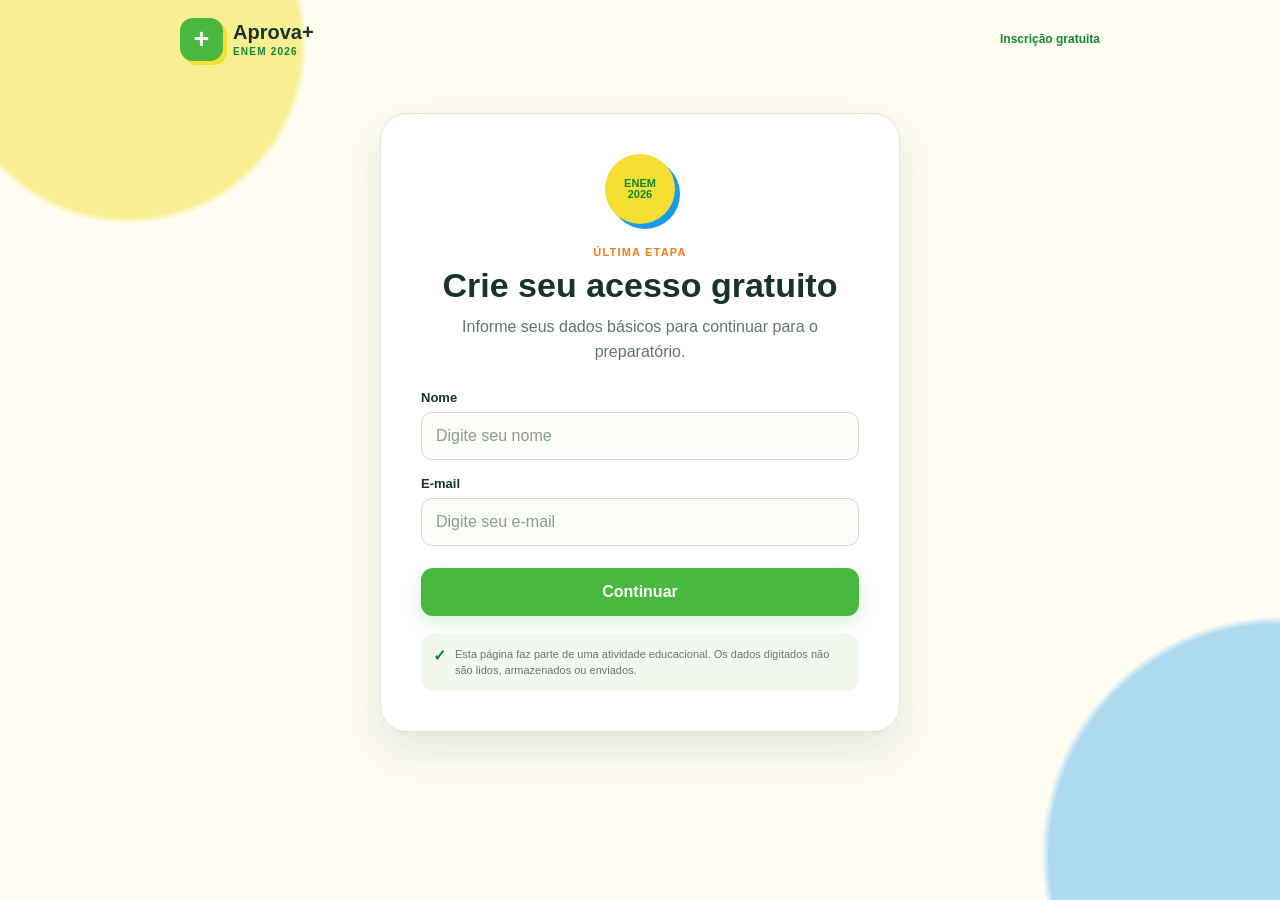
==== login.html @ 2ba7b363 "Primeiro commit de teste" ====
<!DOCTYPE html>
<html lang="pt-BR">
<head>
    <meta charset="UTF-8">
    <meta name="viewport" content="width=device-width, initial-scale=1.0">
    <title>Aprova+ ENEM — Inscrição</title>
    <link rel="stylesheet" href="style.css">
</head>

<body class="signup-page">

    <header class="site-header compact-header">
        <a class="brand" href="index.html" aria-label="Aprova+ ENEM">
            <span class="brand-mark">+</span>
            <span>
                <strong>Aprova+</strong>
                <small>ENEM 2026</small>
            </span>
        </a>

        <span class="secure-label">Inscrição gratuita</span>
    </header>

    <main class="signup-main">
        <section class="signup-card">
            <div class="signup-badge">ENEM<br>2026</div>

            <span class="eyebrow">ÚLTIMA ETAPA</span>
            <h1>Crie seu acesso gratuito</h1>
            <p class="signup-subtitle">
                Informe seus dados básicos para continuar para o preparatório.
            </p>

            <form id="signupForm">
                <label for="name">Nome</label>
                <input
                    id="name"
                    name="name"
                    type="text"
                    placeholder="Digite seu nome"
                    autocomplete="off"
                    required
                >

                <label for="email">E-mail</label>
                <input
                    id="email"
                    name="email"
                    type="email"
                    placeholder="Digite seu e-mail"
                    autocomplete="off"
                    required
                >

                <button class="main-cta full-button" type="submit">
                    Continuar
                </button>
            </form>

            <div class="privacy-note">
                <span>✓</span>
                <p>Esta página faz parte de uma atividade educacional. Os dados digitados não são lidos, armazenados ou enviados.</p>
            </div>
        </section>
    </main>

    <script>
        const form = document.getElementById("signupForm");

        form.addEventListener("submit", function(event) {
            event.preventDefault();

            /*
             * SIMULAÇÃO EDUCATIVA:
             * Os valores dos campos não são lidos, armazenados,
             * enviados para servidor ou usados para autenticação.
             */
            window.location.href = "resultado.html";
        });
    </script>
</body>
</html>
---- style.css ----
* {
    box-sizing: border-box;
    margin: 0;
    padding: 0;
}

:root {
    --green: #49b83e;
    --green-dark: #168436;
    --green-soft: #eaf8d9;
    --yellow: #f4df32;
    --orange: #f47b20;
    --blue: #1899ee;
    --blue-dark: #1267a5;
    --ink: #18342a;
    --muted: #63756d;
    --cream: #fffdf2;
    --white: #ffffff;
    --line: #dfe8d9;
    --shadow: 0 18px 45px rgba(24, 52, 42, .12);
}

html {
    scroll-behavior: smooth;
}

body {
    min-height: 100vh;
    font-family: Arial, Helvetica, sans-serif;
    color: var(--ink);
    background: var(--cream);
}

body.modal-open {
    overflow: hidden;
}

button,
input,
select {
    font: inherit;
}

button {
    cursor: pointer;
}

a {
    color: inherit;
    text-decoration: none;
}

/* =========================================================
   HEADER
========================================================= */

.site-header {
    position: relative;
    z-index: 10;
    width: min(100% - 32px, 1120px);
    margin: 0 auto;
    min-height: 78px;
    display: flex;
    align-items: center;
    justify-content: space-between;
    gap: 20px;
}

.brand {
    display: inline-flex;
    align-items: center;
    gap: 10px;
}

.brand-mark {
    display: grid;
    place-items: center;
    width: 43px;
    height: 43px;
    border-radius: 13px;
    background: var(--green);
    color: white;
    font-size: 27px;
    font-weight: 900;
    box-shadow: 4px 4px 0 var(--yellow);
}

.brand strong,
.brand small {
    display: block;
}

.brand strong {
    font-size: 20px;
    line-height: 1;
}

.brand small {
    margin-top: 4px;
    color: var(--green-dark);
    font-size: 10px;
    font-weight: 900;
    letter-spacing: 1.2px;
}

.top-nav {
    display: flex;
    align-items: center;
    gap: 22px;
}

.top-nav a {
    color: #315347;
    font-size: 14px;
    font-weight: 700;
}

.header-button,
.main-cta {
    border: 0;
    border-radius: 12px;
    background: var(--green);
    color: white;
    font-weight: 900;
    box-shadow: 0 8px 20px rgba(73, 184, 62, .2);
    transition: transform .2s ease, box-shadow .2s ease;
}

.header-button {
    padding: 11px 17px;
}

.header-button:hover,
.main-cta:hover {
    transform: translateY(-2px);
    box-shadow: 0 12px 25px rgba(73, 184, 62, .28);
}

/* =========================================================
   HERO
========================================================= */

.hero {
    position: relative;
    width: min(100% - 32px, 1120px);
    min-height: 570px;
    margin: 12px auto 0;
    overflow: hidden;
    display: grid;
    grid-template-columns: 1.05fr .95fr;
    align-items: center;
    gap: 30px;
    padding: 60px 65px;
    border-radius: 34px;
    background: var(--green);
}

.hero::before {
    content: "";
    position: absolute;
    inset: 0;
    background:
        radial-gradient(circle at 7% 90%, rgba(244, 223, 50, .95) 0 11%, transparent 11.3%),
        radial-gradient(circle at 100% 15%, rgba(244, 123, 32, .95) 0 14%, transparent 14.3%),
        radial-gradient(circle at 65% 108%, rgba(24, 153, 238, .9) 0 16%, transparent 16.3%);
    pointer-events: none;
}

.shape {
    position: absolute;
    border-radius: 50%;
    opacity: .95;
    pointer-events: none;
}

.shape-blue {
    width: 145px;
    height: 145px;
    top: -70px;
    left: 17%;
    background: var(--blue);
}

.shape-yellow {
    width: 110px;
    height: 110px;
    bottom: -55px;
    right: 30%;
    background: var(--yellow);
}

.shape-orange {
    width: 70px;
    height: 70px;
    top: 22%;
    right: -25px;
    background: var(--orange);
}

.shape-green {
    width: 90px;
    height: 90px;
    bottom: 9%;
    left: 43%;
    background: #78cc40;
}

.hero-copy,
.hero-card {
    position: relative;
    z-index: 2;
}

.eyebrow {
    display: inline-block;
    color: #fff;
    font-size: 11px;
    font-weight: 900;
    letter-spacing: 1.2px;
}

.hero h1 {
    max-width: 620px;
    margin-top: 15px;
    color: white;
    font-size: clamp(46px, 6vw, 76px);
    line-height: .94;
    letter-spacing: -3px;
}

.hero h1 span {
    display: block;
    color: var(--yellow);
}

.hero-copy > p {
    max-width: 560px;
    margin-top: 23px;
    color: rgba(255,255,255,.93);
    font-size: 18px;
    line-height: 1.55;
}

.hero-actions {
    margin-top: 28px;
}

.main-cta {
    padding: 15px 20px;
}

.hero .main-cta {
    background: #fff;
    color: var(--green-dark);
}

.microcopy {
    display: block;
    margin-top: 12px;
    color: rgba(255,255,255,.85);
    font-size: 11px;
    font-weight: 700;
}

.hero-card {
    width: min(100%, 420px);
    justify-self: end;
    padding: 26px;
    border: 5px solid var(--yellow);
    border-radius: 30px;
    background: #fff;
    box-shadow: 18px 18px 0 rgba(24, 103, 165, .35);
    transform: rotate(1.2deg);
}

.card-sticker {
    position: absolute;
    top: -22px;
    right: 24px;
    width: 72px;
    height: 72px;
    display: grid;
    place-items: center;
    border-radius: 50%;
    background: var(--orange);
    color: white;
    font-size: 12px;
    font-weight: 900;
    line-height: 1.05;
    text-align: center;
    transform: rotate(8deg);
}

.book-illustration {
    position: relative;
    height: 225px;
    border-radius: 22px;
    overflow: hidden;
    background:
        radial-gradient(circle at 30% 20%, var(--yellow) 0 16%, transparent 16.5%),
        radial-gradient(circle at 90% 85%, var(--blue) 0 20%, transparent 20.5%),
        var(--green-soft);
}

.book {
    position: absolute;
    left: 22%;
    top: 22%;
    width: 52%;
    height: 52%;
    display: flex;
    flex-direction: column;
    justify-content: center;
    padding-left: 20px;
    border-radius: 8px 16px 16px 8px;
    background: white;
    box-shadow: 9px 10px 0 var(--green-dark);
    transform: rotate(-8deg);
}

.book::after {
    content: "";
    position: absolute;
    left: 16px;
    top: 0;
    bottom: 0;
    width: 3px;
    background: var(--orange);
}

.book span {
    margin-left: 12px;
    color: var(--green-dark);
    font-size: 13px;
    font-weight: 900;
}

.book strong {
    margin-left: 12px;
    color: var(--orange);
    font-size: 48px;
    line-height: 1;
}

.pencil {
    position: absolute;
    right: 13%;
    top: 28%;
    width: 12px;
    height: 105px;
    border-radius: 8px;
    background: var(--orange);
    transform: rotate(33deg);
}

.paper-note {
    position: absolute;
    right: 7%;
    bottom: 10%;
    width: 90px;
    height: 78px;
    display: flex;
    flex-direction: column;
    justify-content: center;
    align-items: center;
    border-radius: 9px;
    background: #fff;
    transform: rotate(7deg);
    box-shadow: 5px 5px 0 rgba(24, 52, 42, .12);
}

.paper-note b {
    color: var(--green);
    font-size: 28px;
}

.paper-note span {
    font-size: 11px;
    font-weight: 900;
}

.hero-card-text {
    display: grid;
    gap: 5px;
    margin-top: 20px;
}

.hero-card-text small {
    color: var(--orange);
    font-size: 10px;
    font-weight: 900;
    letter-spacing: 1px;
}

.hero-card-text strong {
    font-size: 22px;
}

.hero-card-text span {
    color: var(--muted);
    font-size: 13px;
}

/* =========================================================
   BENEFITS
========================================================= */

.benefits-section {
    width: min(100% - 32px, 1040px);
    margin: 80px auto;
}

.section-heading {
    max-width: 620px;
}

.section-heading .eyebrow {
    color: var(--orange);
}

.section-heading h2 {
    margin-top: 8px;
    font-size: clamp(32px, 5vw, 50px);
    line-height: 1;
}

.section-heading p {
    margin-top: 12px;
    color: var(--muted);
    line-height: 1.55;
}

.benefit-grid {
    display: grid;
    grid-template-columns: repeat(4, 1fr);
    gap: 16px;
    margin-top: 30px;
}

.benefit-card {
    min-height: 210px;
    padding: 24px;
    border: 1px solid var(--line);
    border-radius: 20px;
    background: white;
    box-shadow: 0 8px 25px rgba(24,52,42,.05);
}

.benefit-card:nth-child(1) {
    border-top: 6px solid var(--green);
}

.benefit-card:nth-child(2) {
    border-top: 6px solid var(--blue);
}

.benefit-card:nth-child(3) {
    border-top: 6px solid var(--yellow);
}

.benefit-card:nth-child(4) {
    border-top: 6px solid var(--orange);
}

.benefit-icon {
    font-size: 32px;
}

.benefit-card h3 {
    margin-top: 22px;
    font-size: 18px;
}

.benefit-card p {
    margin-top: 8px;
    color: var(--muted);
    font-size: 14px;
    line-height: 1.5;
}

/* =========================================================
   BANNER / FOOTER
========================================================= */

.mid-banner {
    width: min(100% - 32px, 1040px);
    margin: 0 auto 70px;
    padding: 35px 40px;
    display: flex;
    align-items: center;
    justify-content: space-between;
    gap: 25px;
    border-radius: 25px;
    background: var(--blue);
    color: white;
    box-shadow: 10px 10px 0 var(--yellow);
}

.mid-banner .eyebrow {
    color: white;
}

.mid-banner h2 {
    max-width: 630px;
    margin-top: 6px;
    font-size: 30px;
}

.mid-banner p {
    margin-top: 6px;
    opacity: .9;
}

.light-button {
    border: 0;
    border-radius: 12px;
    padding: 14px 20px;
    background: white;
    color: var(--blue-dark);
    font-weight: 900;
}

.full-button {
    width: 100%;
}

.site-footer {
    width: min(100% - 32px, 1040px);
    margin: 0 auto;
    padding: 25px 0 35px;
    display: flex;
    justify-content: space-between;
    gap: 20px;
    color: #708079;
    font-size: 12px;
}

/* =========================================================
   MODAL
========================================================= */

.modal {
    position: fixed;
    z-index: 50;
    inset: 0;
    display: grid;
    place-items: center;
    padding: 20px;
    background: rgba(24,52,42,.58);
    backdrop-filter: blur(7px);
}

.hidden {
    display: none;
}

.modal-card {
    position: relative;
    width: min(100%, 480px);
    padding: 34px;
    border-radius: 25px;
    background: white;
    box-shadow: var(--shadow);
}

.modal-card .eyebrow {
    color: var(--orange);
}

.modal-card h2 {
    margin-top: 9px;
    font-size: 32px;
    line-height: 1.03;
}

.modal-card > p {
    margin-top: 13px;
    color: var(--muted);
    line-height: 1.55;
}

.modal-close {
    position: absolute;
    top: 11px;
    right: 15px;
    border: 0;
    background: transparent;
    color: #60736a;
    font-size: 30px;
}

.opportunity-points {
    display: grid;
    gap: 9px;
    margin-top: 22px;
}

.opportunity-points div {
    display: flex;
    align-items: center;
    gap: 12px;
    padding: 11px;
    border-radius: 12px;
    background: var(--green-soft);
}

.opportunity-points strong {
    display: grid;
    place-items: center;
    width: 35px;
    height: 35px;
    flex: 0 0 35px;
    border-radius: 10px;
    background: var(--green);
    color: white;
    font-size: 12px;
}

/* =========================================================
   SIGNUP
========================================================= */

.signup-page {
    background:
        radial-gradient(circle at 10% 5%, rgba(244,223,50,.5) 0 12%, transparent 12.5%),
        radial-gradient(circle at 100% 95%, rgba(24,153,238,.35) 0 15%, transparent 15.5%),
        var(--cream);
}

.compact-header {
    width: min(100% - 32px, 920px);
}

.secure-label {
    color: var(--green-dark);
    font-size: 12px;
    font-weight: 900;
}

.signup-main {
    width: min(100% - 32px, 520px);
    margin: 35px auto 70px;
}

.signup-card {
    padding: 40px;
    border: 1px solid var(--line);
    border-radius: 27px;
    background: white;
    box-shadow: var(--shadow);
}

.signup-badge {
    width: 70px;
    height: 70px;
    display: grid;
    place-items: center;
    margin: 0 auto 22px;
    border-radius: 50%;
    background: var(--yellow);
    color: var(--green-dark);
    font-size: 11px;
    font-weight: 900;
    line-height: 1;
    text-align: center;
    box-shadow: 5px 5px 0 var(--blue);
}

.signup-card .eyebrow {
    display: block;
    color: var(--orange);
    text-align: center;
}

.signup-card h1 {
    margin-top: 8px;
    text-align: center;
    font-size: 34px;
}

.signup-subtitle {
    margin: 10px auto 0;
    max-width: 390px;
    color: var(--muted);
    line-height: 1.55;
    text-align: center;
}

form {
    margin-top: 25px;
}

label {
    display: block;
    margin: 16px 0 7px;
    font-size: 13px;
    font-weight: 800;
}

input,
select {
    width: 100%;
    border: 1px solid #cfdcd3;
    border-radius: 11px;
    padding: 14px;
    outline: none;
    background: #fbfdf9;
    color: var(--ink);
}

input:focus,
select:focus {
    border-color: var(--green);
    box-shadow: 0 0 0 3px rgba(73,184,62,.12);
}

input::placeholder {
    color: #8b9b94;
}

.signup-card .main-cta {
    margin-top: 22px;
}

.privacy-note {
    display: flex;
    gap: 9px;
    margin-top: 18px;
    padding: 12px;
    border-radius: 12px;
    background: #f3f8ef;
}

.privacy-note span {
    color: var(--green-dark);
    font-weight: 900;
}

.privacy-note p {
    color: #667970;
    font-size: 11px;
    line-height: 1.5;
}

/* =========================================================
   RESULTADO
========================================================= */

.result-page {
    padding: 30px 16px 70px;
    background:
        radial-gradient(circle at 8% 4%, rgba(244,223,50,.35), transparent 20%),
        radial-gradient(circle at 94% 7%, rgba(24,153,238,.25), transparent 23%),
        #f7fbf3;
}

.result-container {
    width: min(100%, 820px);
    margin: 0 auto;
}

.reveal {
    position: relative;
    overflow: hidden;
    padding: 48px 34px;
    border-radius: 28px;
    background: var(--green);
    color: white;
    text-align: center;
    box-shadow: 12px 12px 0 var(--yellow);
}

.reveal::before {
    content: "";
    position: absolute;
    width: 180px;
    height: 180px;
    top: -90px;
    left: -50px;
    border-radius: 50%;
    background: var(--blue);
}

.reveal::after {
    content: "";
    position: absolute;
    width: 130px;
    height: 130px;
    right: -50px;
    bottom: -50px;
    border-radius: 50%;
    background: var(--orange);
}

.reveal > * {
    position: relative;
    z-index: 2;
}

.reveal-stamp {
    display: inline-block;
    padding: 7px 12px;
    border-radius: 999px;
    background: white;
    color: var(--green-dark);
    font-size: 10px;
    font-weight: 900;
    letter-spacing: 1px;
}

.reveal h1 {
    margin-top: 17px;
    color: white;
    font-size: clamp(34px, 7vw, 58px);
    line-height: .98;
}

.reveal-subtitle {
    max-width: 650px;
    margin: 15px auto 0;
    color: rgba(255,255,255,.92);
    line-height: 1.55;
}

.project-info {
    display: grid;
    gap: 5px;
    margin: 25px auto 0;
    max-width: 650px;
    padding: 15px;
    border-radius: 14px;
    background: rgba(255,255,255,.13);
    font-size: 12px;
}

.lesson-block,
.survey-block,
.share-block {
    margin-top: 22px;
    padding: 30px;
    border: 1px solid var(--line);
    border-radius: 22px;
    background: white;
    box-shadow: 0 8px 24px rgba(24,52,42,.05);
}

.lesson-block.highlight {
    border: 0;
    background: var(--yellow);
}

.section-kicker {
    color: var(--green-dark);
    font-size: 10px;
    font-weight: 900;
    letter-spacing: 1.1px;
}

.lesson-block h2,
.survey-block h2,
.share-block h2 {
    margin-top: 8px;
    font-size: 27px;
    line-height: 1.08;
}

.lesson-block p,
.survey-block > p,
.share-block > p {
    margin-top: 11px;
    color: var(--muted);
    line-height: 1.6;
}

.highlight p {
    color: #496052;
}

.evidence-list {
    display: grid;
    gap: 12px;
    margin-top: 22px;
}

.evidence {
    display: grid;
    grid-template-columns: 45px 1fr;
    gap: 12px;
    align-items: start;
    padding: 15px;
    border-radius: 14px;
    background: #f4f8ef;
}

.evidence > span {
    display: grid;
    place-items: center;
    width: 40px;
    height: 40px;
    border-radius: 10px;
    background: var(--green);
    color: white;
    font-weight: 900;
}

.evidence h3 {
    font-size: 16px;
}

.evidence p {
    margin-top: 5px;
    font-size: 13px;
}

.protection-list {
    display: grid;
    gap: 12px;
    margin-top: 20px;
    padding-left: 22px;
}

.protection-list li {
    color: #53675e;
    line-height: 1.5;
}

.survey-block label {
    margin-top: 20px;
}

.choice-grid {
    display: grid;
    grid-template-columns: 1fr 1fr;
    gap: 10px;
    margin-top: 10px;
}

.choice-grid button {
    min-height: 55px;
    border: 1px solid var(--line);
    border-radius: 12px;
    background: white;
    color: var(--ink);
    font-size: 13px;
    font-weight: 700;
    text-align: left;
    padding: 12px;
}

.choice-grid button:hover,
.choice-grid button.selected {
    border-color: var(--green);
    background: var(--green-soft);
}

.survey-button {
    margin-top: 20px;
}

.survey-message {
    min-height: 20px;
    color: var(--green-dark) !important;
    font-size: 12px;
    font-weight: 700;
}

.share-block {
    text-align: center;
    background: var(--blue);
    border: 0;
    color: white;
}

.share-block h2 {
    color: white;
}

.share-block > p {
    color: rgba(255,255,255,.9);
}

.share-block .light-button {
    margin-top: 18px;
}

.home-link {
    display: block;
    width: fit-content;
    margin: 25px auto 0;
    color: var(--green-dark);
    font-size: 13px;
    font-weight: 900;
}

/* =========================================================
   RESPONSIVO
========================================================= */

@media (max-width: 850px) {
    .top-nav a {
        display: none;
    }

    .hero {
        grid-template-columns: 1fr;
        padding: 45px 30px;
    }

    .hero-card {
        justify-self: center;
        width: min(100%, 430px);
    }

    .benefit-grid {
        grid-template-columns: 1fr 1fr;
    }

    .mid-banner {
        flex-direction: column;
        align-items: flex-start;
    }
}

@media (max-width: 560px) {
    .site-header {
        min-height: 68px;
    }

    .header-button {
        padding: 10px 12px;
        font-size: 12px;
    }

    .hero {
        min-height: auto;
        margin-top: 4px;
        padding: 40px 22px 32px;
        border-radius: 25px;
    }

    .hero h1 {
        font-size: 48px;
        letter-spacing: -2px;
    }

    .hero-copy > p {
        font-size: 15px;
    }

    .hero-card {
        padding: 18px;
    }

    .book-illustration {
        height: 190px;
    }

    .benefits-section {
        margin: 55px auto;
    }

    .benefit-grid {
        grid-template-columns: 1fr;
    }

    .benefit-card {
        min-height: auto;
    }

    .mid-banner {
        padding: 28px 24px;
    }

    .mid-banner h2 {
        font-size: 25px;
    }

    .site-footer {
        flex-direction: column;
    }

    .signup-main {
        margin-top: 20px;
    }

    .signup-card {
        padding: 28px 20px;
    }

    .signup-card h1 {
        font-size: 29px;
    }

    .reveal {
        padding: 38px 20px;
    }

    .lesson-block,
    .survey-block,
    .share-block {
        padding: 23px 20px;
    }

    .choice-grid {
        grid-template-columns: 1fr;
    }

    .project-info {
        font-size: 11px;
    }
}
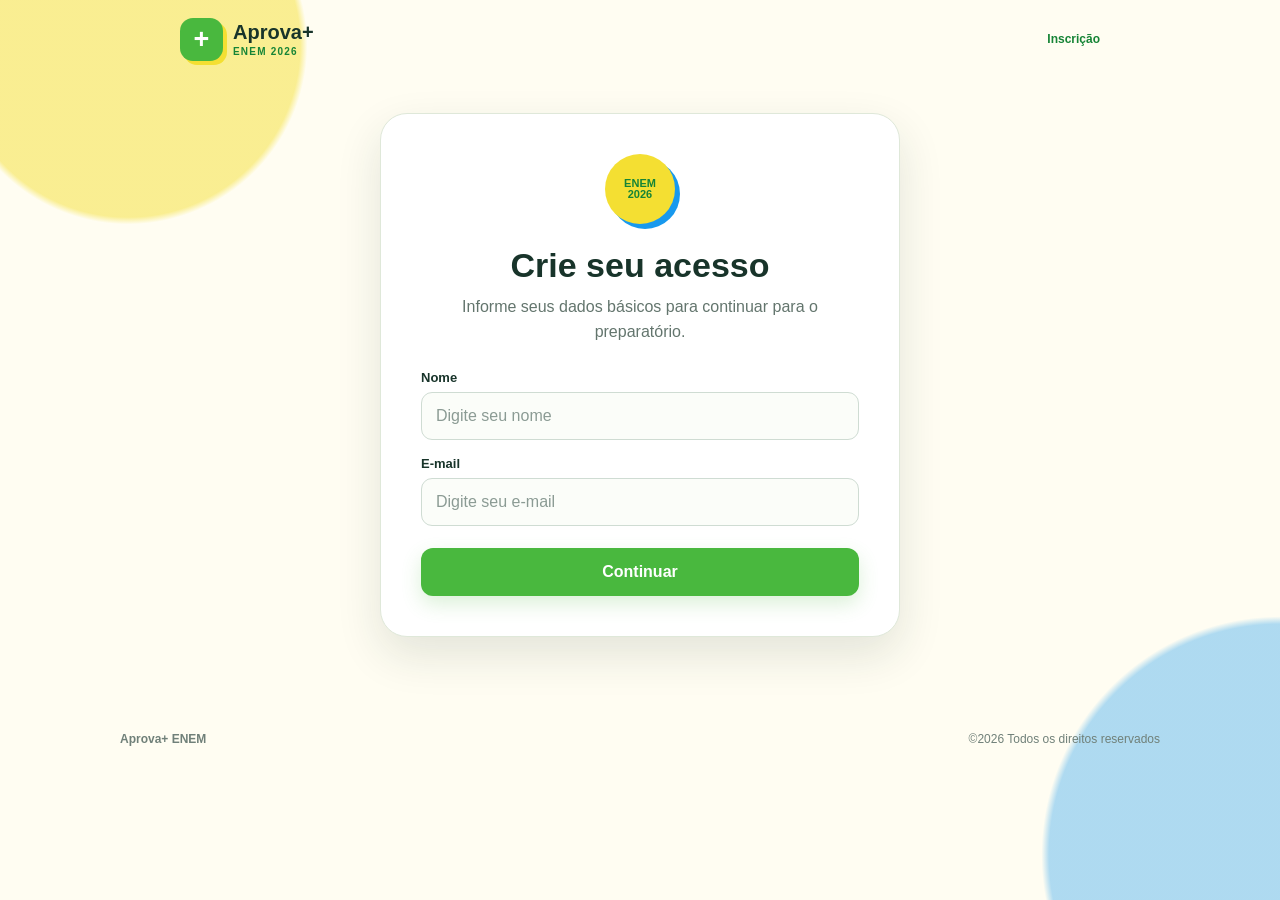
==== commit 3e78197a: "arrumei todo o projeto desde as informações até cores e detalhes" ====
--- a/login.html
+++ b/login.html
@@ -1,5 +1,6 @@
 <!DOCTYPE html>
 <html lang="pt-BR">
+
 <head>
     <meta charset="UTF-8">
     <meta name="viewport" content="width=device-width, initial-scale=1.0">
@@ -18,56 +19,36 @@
             </span>
         </a>
 
-        <span class="secure-label">Inscrição gratuita</span>
+        <span class="secure-label">Inscrição</span>
     </header>
 
     <main class="signup-main">
         <section class="signup-card">
             <div class="signup-badge">ENEM<br>2026</div>
 
-            <span class="eyebrow">ÚLTIMA ETAPA</span>
-            <h1>Crie seu acesso gratuito</h1>
+            <h1>Crie seu acesso</h1>
             <p class="signup-subtitle">
                 Informe seus dados básicos para continuar para o preparatório.
             </p>
 
             <form id="signupForm">
                 <label for="name">Nome</label>
-                <input
-                    id="name"
-                    name="name"
-                    type="text"
-                    placeholder="Digite seu nome"
-                    autocomplete="off"
-                    required
-                >
+                <input id="name" name="name" type="text" placeholder="Digite seu nome" autocomplete="on" required>
 
                 <label for="email">E-mail</label>
-                <input
-                    id="email"
-                    name="email"
-                    type="email"
-                    placeholder="Digite seu e-mail"
-                    autocomplete="off"
-                    required
-                >
+                <input id="email" name="email" type="email" placeholder="Digite seu e-mail" autocomplete="on" required>
 
                 <button class="main-cta full-button" type="submit">
                     Continuar
                 </button>
             </form>
-
-            <div class="privacy-note">
-                <span>✓</span>
-                <p>Esta página faz parte de uma atividade educacional. Os dados digitados não são lidos, armazenados ou enviados.</p>
-            </div>
         </section>
     </main>
 
     <script>
         const form = document.getElementById("signupForm");
 
-        form.addEventListener("submit", function(event) {
+        form.addEventListener("submit", function (event) {
             event.preventDefault();
 
             /*
@@ -78,5 +59,10 @@
             window.location.href = "resultado.html";
         });
     </script>
+    <footer class="site-footer">
+        <strong>Aprova+ ENEM</strong>
+        <span>&copy;2026 Todos os direitos reservados</span>
+    </footer>
 </body>
-</html>
+
+</html>
--- a/style.css
+++ b/style.css
@@ -233,10 +233,10 @@
     color: var(--yellow);
 }
 
-.hero-copy > p {
+.hero-copy>p {
     max-width: 560px;
     margin-top: 23px;
-    color: rgba(255,255,255,.93);
+    color: rgba(255, 255, 255, .93);
     font-size: 18px;
     line-height: 1.55;
 }
@@ -257,7 +257,7 @@
 .microcopy {
     display: block;
     margin-top: 12px;
-    color: rgba(255,255,255,.85);
+    color: rgba(255, 255, 255, .85);
     font-size: 11px;
     font-weight: 700;
 }
@@ -443,7 +443,7 @@
     border: 1px solid var(--line);
     border-radius: 20px;
     background: white;
-    box-shadow: 0 8px 25px rgba(24,52,42,.05);
+    box-shadow: 0 8px 25px rgba(24, 52, 42, .05);
 }
 
 .benefit-card:nth-child(1) {
@@ -546,7 +546,7 @@
     display: grid;
     place-items: center;
     padding: 20px;
-    background: rgba(24,52,42,.58);
+    background: rgba(24, 52, 42, .58);
     backdrop-filter: blur(7px);
 }
 
@@ -573,7 +573,7 @@
     line-height: 1.03;
 }
 
-.modal-card > p {
+.modal-card>p {
     margin-top: 13px;
     color: var(--muted);
     line-height: 1.55;
@@ -622,8 +622,8 @@
 
 .signup-page {
     background:
-        radial-gradient(circle at 10% 5%, rgba(244,223,50,.5) 0 12%, transparent 12.5%),
-        radial-gradient(circle at 100% 95%, rgba(24,153,238,.35) 0 15%, transparent 15.5%),
+        radial-gradient(circle at 10% 5%, rgba(244, 223, 50, .5) 0 12%, transparent 12.5%),
+        radial-gradient(circle at 100% 95%, rgba(24, 153, 238, .35) 0 15%, transparent 15.5%),
         var(--cream);
 }
 
@@ -711,7 +711,7 @@
 input:focus,
 select:focus {
     border-color: var(--green);
-    box-shadow: 0 0 0 3px rgba(73,184,62,.12);
+    box-shadow: 0 0 0 3px rgba(73, 184, 62, .12);
 }
 
 input::placeholder {
@@ -749,8 +749,8 @@
 .result-page {
     padding: 30px 16px 70px;
     background:
-        radial-gradient(circle at 8% 4%, rgba(244,223,50,.35), transparent 20%),
-        radial-gradient(circle at 94% 7%, rgba(24,153,238,.25), transparent 23%),
+        radial-gradient(circle at 8% 4%, rgba(244, 223, 50, .35), transparent 20%),
+        radial-gradient(circle at 94% 7%, rgba(24, 153, 238, .25), transparent 23%),
         #f7fbf3;
 }
 
@@ -792,7 +792,7 @@
     background: var(--orange);
 }
 
-.reveal > * {
+.reveal>* {
     position: relative;
     z-index: 2;
 }
@@ -810,15 +810,25 @@
 
 .reveal h1 {
     margin-top: 17px;
-    color: white;
+    color: rgb(255, 0, 0);
     font-size: clamp(34px, 7vw, 58px);
     line-height: .98;
+    text-shadow: 4px 4px 0px black;
+    font-family: 'Bangers', cursive;
+}
+
+.reveal-subtitle-bg {
+    width: 100%;
+    background-color: #FFD900;
+    padding: 12px 0;
+    margin-top: 30px
 }
 
 .reveal-subtitle {
     max-width: 650px;
-    margin: 15px auto 0;
-    color: rgba(255,255,255,.92);
+    margin: 0 auto;
+    padding: 0 20px;
+    color: #000;
     line-height: 1.55;
 }
 
@@ -829,8 +839,8 @@
     max-width: 650px;
     padding: 15px;
     border-radius: 14px;
-    background: rgba(255,255,255,.13);
-    font-size: 12px;
+    background: rgba(255, 255, 255, .13);
+    font-size: 15px;
 }
 
 .lesson-block,
@@ -841,7 +851,7 @@
     border: 1px solid var(--line);
     border-radius: 22px;
     background: white;
-    box-shadow: 0 8px 24px rgba(24,52,42,.05);
+    box-shadow: 0 8px 24px rgba(24, 52, 42, .05);
 }
 
 .lesson-block.highlight {
@@ -865,8 +875,8 @@
 }
 
 .lesson-block p,
-.survey-block > p,
-.share-block > p {
+.survey-block>p,
+.share-block>p {
     margin-top: 11px;
     color: var(--muted);
     line-height: 1.6;
@@ -892,7 +902,7 @@
     background: #f4f8ef;
 }
 
-.evidence > span {
+.evidence>span {
     display: grid;
     place-items: center;
     width: 40px;
@@ -975,8 +985,8 @@
     color: white;
 }
 
-.share-block > p {
-    color: rgba(255,255,255,.9);
+.share-block>p {
+    color: rgba(255, 255, 255, .9);
 }
 
 .share-block .light-button {
@@ -1043,7 +1053,7 @@
         letter-spacing: -2px;
     }
 
-    .hero-copy > p {
+    .hero-copy>p {
         font-size: 15px;
     }
 
@@ -1108,4 +1118,4 @@
     .project-info {
         font-size: 11px;
     }
-}
+}
